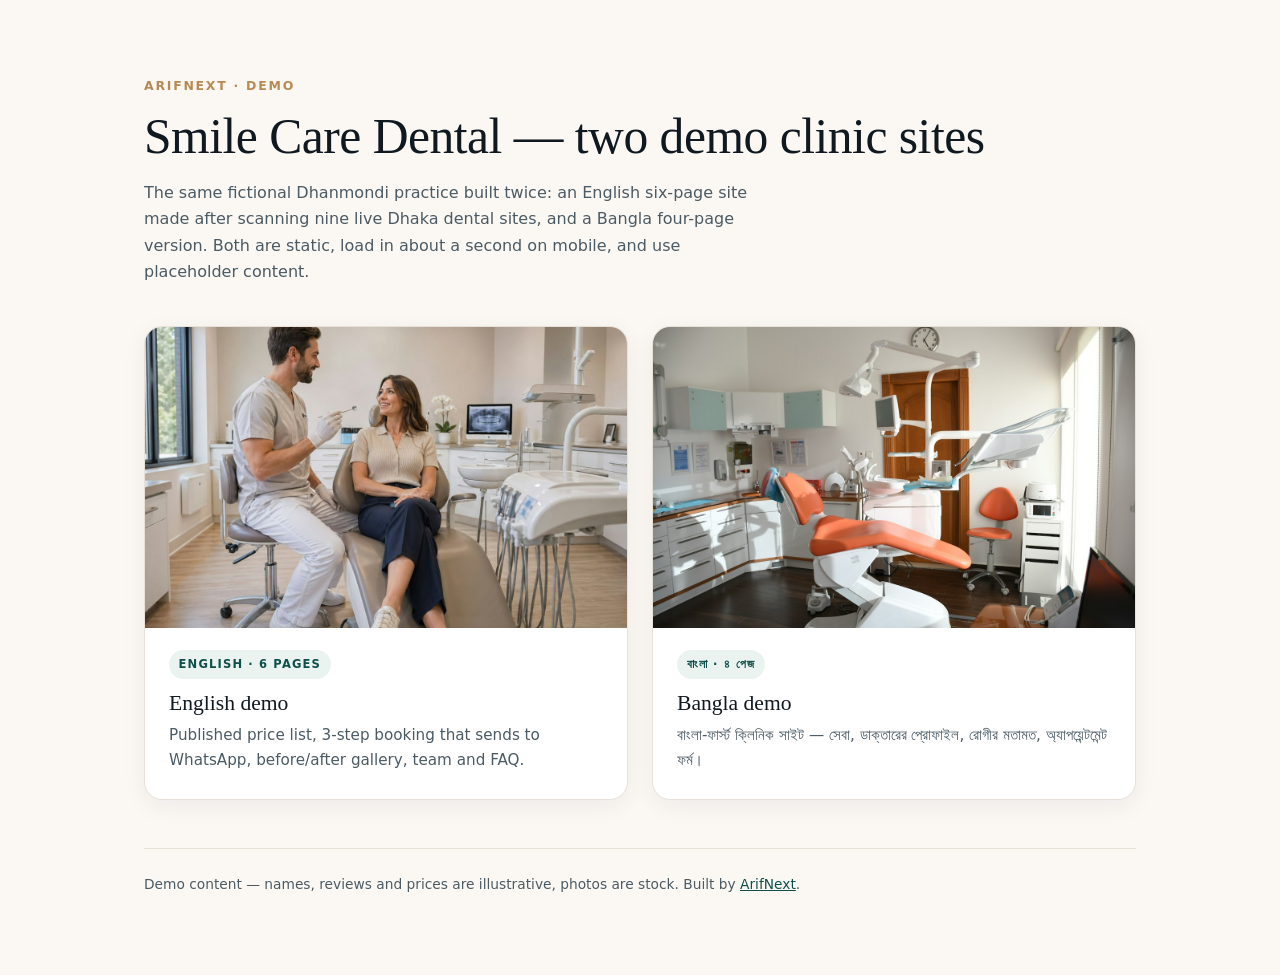
==== index.html @ c58c0a75 "Smile Care Dental demo sites (English + Bangla)" ====
<!doctype html>
<html lang="en">
<head>
<meta charset="utf-8">
<meta name="viewport" content="width=device-width, initial-scale=1">
<title>Smile Care Dental — demo sites</title>
<meta name="description" content="Two demo clinic websites: an English six-page site and a Bangla four-page site.">
<style>
  :root{--ink:#101820;--soft:#4b5a63;--ivory:#fbf8f4;--teal:#0e4f4a;--tint:#eaf3f0;--line:#e7e1d8;--brass:#b98953;
        --serif:"Fraunces",Georgia,serif;--sans:"Inter",system-ui,-apple-system,"Segoe UI",Roboto,sans-serif}
  *{box-sizing:border-box}
  body{margin:0;background:var(--ivory);color:var(--ink);font:400 1rem/1.65 var(--sans)}
  .wrap{max-width:1040px;margin:0 auto;padding:4rem 1.5rem 5rem}
  .eyebrow{font-size:.78rem;letter-spacing:.14em;text-transform:uppercase;color:var(--brass);font-weight:600}
  h1{font:500 clamp(2rem,5vw,3.1rem)/1.1 var(--serif);margin:.6rem 0 1rem;letter-spacing:-.01em}
  .lead{color:var(--soft);max-width:60ch;margin:0 0 2.5rem}
  .grid{display:grid;gap:1.5rem}
  @media(min-width:760px){.grid{grid-template-columns:1fr 1fr}}
  a.card{display:flex;flex-direction:column;text-decoration:none;color:inherit;background:#fff;border:1px solid var(--line);
         border-radius:18px;overflow:hidden;box-shadow:0 6px 24px rgba(16,24,32,.06);transition:transform .2s ease,box-shadow .2s ease}
  a.card:hover{transform:translateY(-2px);box-shadow:0 12px 32px rgba(16,24,32,.1)}
  .shot{aspect-ratio:16/10;background:var(--tint);overflow:hidden}
  .shot img{width:100%;height:100%;object-fit:cover;display:block}
  .body{padding:1.4rem 1.5rem 1.6rem}
  .body h2{font:500 1.35rem/1.25 var(--serif);margin:0 0 .35rem}
  .body p{margin:0;color:var(--soft);font-size:.95rem}
  .tag{display:inline-block;margin-bottom:.7rem;font-size:.72rem;letter-spacing:.1em;text-transform:uppercase;
       color:var(--teal);background:var(--tint);padding:.3rem .6rem;border-radius:99px;font-weight:600}
  footer{margin-top:3rem;padding-top:1.5rem;border-top:1px solid var(--line);color:var(--soft);font-size:.86rem}
  footer a{color:var(--teal)}
</style>
</head>
<body>
<div class="wrap">
  <p class="eyebrow">ArifNext · demo</p>
  <h1>Smile Care Dental — two demo clinic sites</h1>
  <p class="lead">The same fictional Dhanmondi practice built twice: an English six-page site made after
  scanning nine live Dhaka dental sites, and a Bangla four-page version. Both are static, load in about a
  second on mobile, and use placeholder content.</p>

  <div class="grid">
    <a class="card" href="en/">
      <span class="shot"><img src="en/assets/img/consultation.jpg" width="1200" height="900" alt="Dentist explaining a treatment plan to a patient"></span>
      <span class="body">
        <span class="tag">English · 6 pages</span>
        <h2>English demo</h2>
        <p>Published price list, 3-step booking that sends to WhatsApp, before/after gallery, team and FAQ.</p>
      </span>
    </a>
    <a class="card" href="bn/">
      <span class="shot"><img src="bn/assets/img/hero-chair.jpg" width="1200" height="800" alt="Bright dental treatment room"></span>
      <span class="body">
        <span class="tag">বাংলা · ৪ পেজ</span>
        <h2>Bangla demo</h2>
        <p>বাংলা-ফার্স্ট ক্লিনিক সাইট — সেবা, ডাক্তারের প্রোফাইল, রোগীর মতামত, অ্যাপয়েন্টমেন্ট ফর্ম।</p>
      </span>
    </a>
  </div>

  <footer>
    Demo content — names, reviews and prices are illustrative, photos are stock. Built by
    <a href="https://arif-next.github.io/dental-demo/en/">ArifNext</a>.
  </footer>
</div>
</body>
</html>
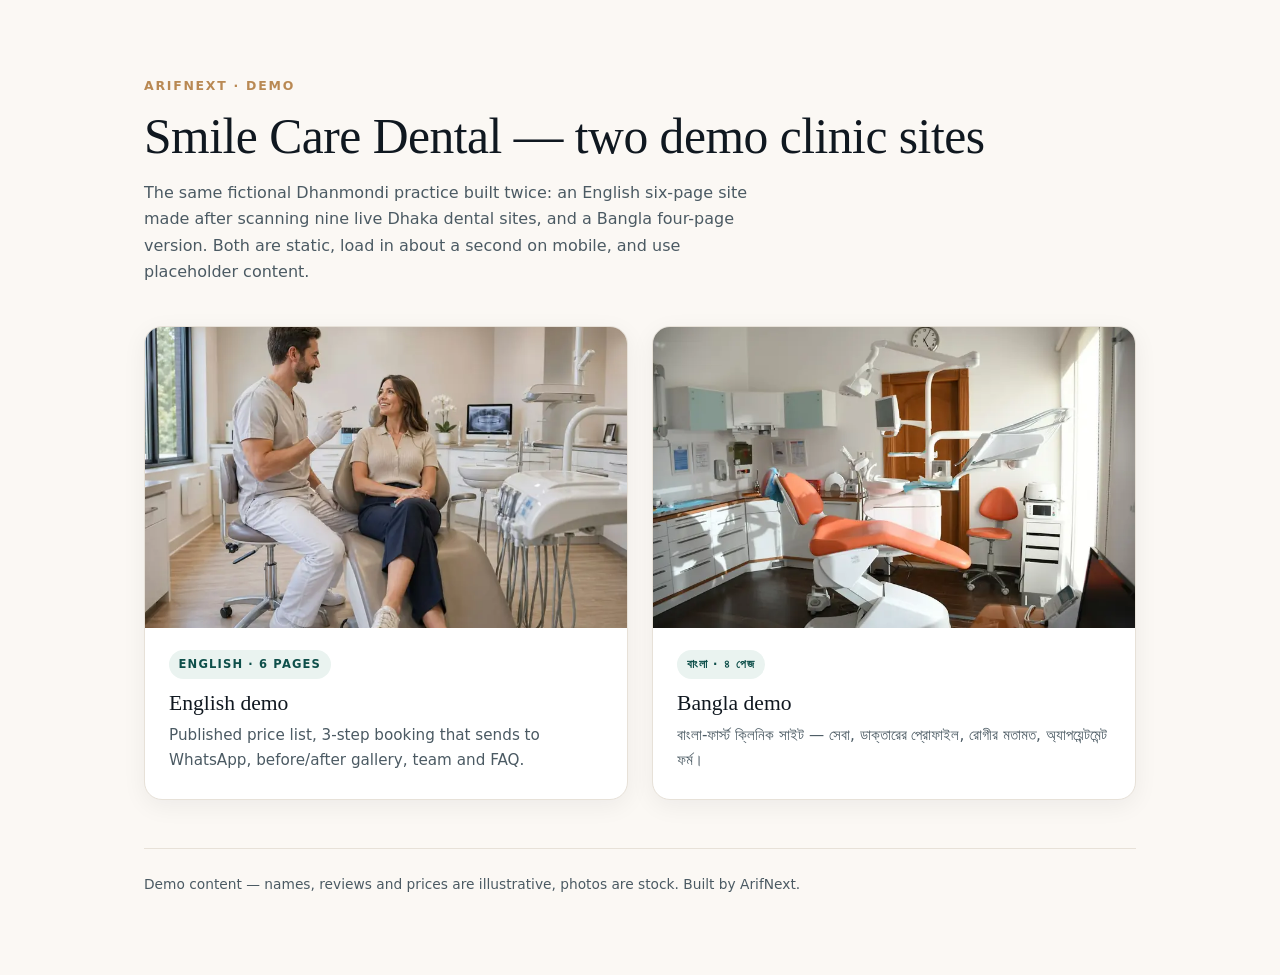
==== commit 4525c75c: "Polish both demo sites: responsive WebP images, SEO fixes, UX and bug fixes - Convert all photos to " ====
--- a/index.html
+++ b/index.html
@@ -5,6 +5,15 @@
 <meta name="viewport" content="width=device-width, initial-scale=1">
 <title>Smile Care Dental — demo sites</title>
 <meta name="description" content="Two demo clinic websites: an English six-page site and a Bangla four-page site.">
+<link rel="canonical" href="https://arif-next.github.io/dental-demo/">
+<meta property="og:type" content="website">
+<meta property="og:title" content="Smile Care Dental — demo sites">
+<meta property="og:description" content="Two demo clinic websites: an English six-page site and a Bangla four-page site.">
+<meta property="og:url" content="https://arif-next.github.io/dental-demo/">
+<meta property="og:image" content="https://arif-next.github.io/dental-demo/en/assets/img/hero-chair.jpg">
+<meta name="twitter:card" content="summary_large_image">
+<link rel="icon" href="en/assets/img/favicon.svg" type="image/svg+xml">
+<meta name="theme-color" content="#0E4F4A">
 <style>
   :root{--ink:#101820;--soft:#4b5a63;--ivory:#fbf8f4;--teal:#0e4f4a;--tint:#eaf3f0;--line:#e7e1d8;--brass:#b98953;
         --serif:"Fraunces",Georgia,serif;--sans:"Inter",system-ui,-apple-system,"Segoe UI",Roboto,sans-serif}
@@ -19,6 +28,8 @@
   a.card{display:flex;flex-direction:column;text-decoration:none;color:inherit;background:#fff;border:1px solid var(--line);
          border-radius:18px;overflow:hidden;box-shadow:0 6px 24px rgba(16,24,32,.06);transition:transform .2s ease,box-shadow .2s ease}
   a.card:hover{transform:translateY(-2px);box-shadow:0 12px 32px rgba(16,24,32,.1)}
+  a.card:focus-visible{outline:3px solid var(--teal);outline-offset:3px}
+  @media(prefers-reduced-motion:reduce){a.card{transition:none}a.card:hover{transform:none}}
   .shot{aspect-ratio:16/10;background:var(--tint);overflow:hidden}
   .shot img{width:100%;height:100%;object-fit:cover;display:block}
   .body{padding:1.4rem 1.5rem 1.6rem}
@@ -31,7 +42,7 @@
 </style>
 </head>
 <body>
-<div class="wrap">
+<main class="wrap">
   <p class="eyebrow">ArifNext · demo</p>
   <h1>Smile Care Dental — two demo clinic sites</h1>
   <p class="lead">The same fictional Dhanmondi practice built twice: an English six-page site made after
@@ -40,7 +51,7 @@
 
   <div class="grid">
     <a class="card" href="en/">
-      <span class="shot"><img src="en/assets/img/consultation.jpg" width="1200" height="900" alt="Dentist explaining a treatment plan to a patient"></span>
+      <span class="shot"><img src="en/assets/img/consultation-1200.webp" srcset="en/assets/img/consultation-800.webp 800w, en/assets/img/consultation-1200.webp 1200w" sizes="(min-width: 1024px) 600px, 100vw" width="1200" height="900" alt="Dentist explaining a treatment plan to a patient"></span>
       <span class="body">
         <span class="tag">English · 6 pages</span>
         <h2>English demo</h2>
@@ -48,7 +59,7 @@
       </span>
     </a>
     <a class="card" href="bn/">
-      <span class="shot"><img src="bn/assets/img/hero-chair.jpg" width="1200" height="800" alt="Bright dental treatment room"></span>
+      <span class="shot"><img src="bn/assets/img/hero-chair-1200.webp" srcset="bn/assets/img/hero-chair-800.webp 800w, bn/assets/img/hero-chair-1200.webp 1200w" sizes="(min-width: 1024px) 600px, 100vw" width="1200" height="800" alt="Bright dental treatment room"></span>
       <span class="body">
         <span class="tag">বাংলা · ৪ পেজ</span>
         <h2>Bangla demo</h2>
@@ -59,8 +70,8 @@
 
   <footer>
     Demo content — names, reviews and prices are illustrative, photos are stock. Built by
-    <a href="https://arif-next.github.io/dental-demo/en/">ArifNext</a>.
+    ArifNext.
   </footer>
-</div>
+</main>
 </body>
 </html>
